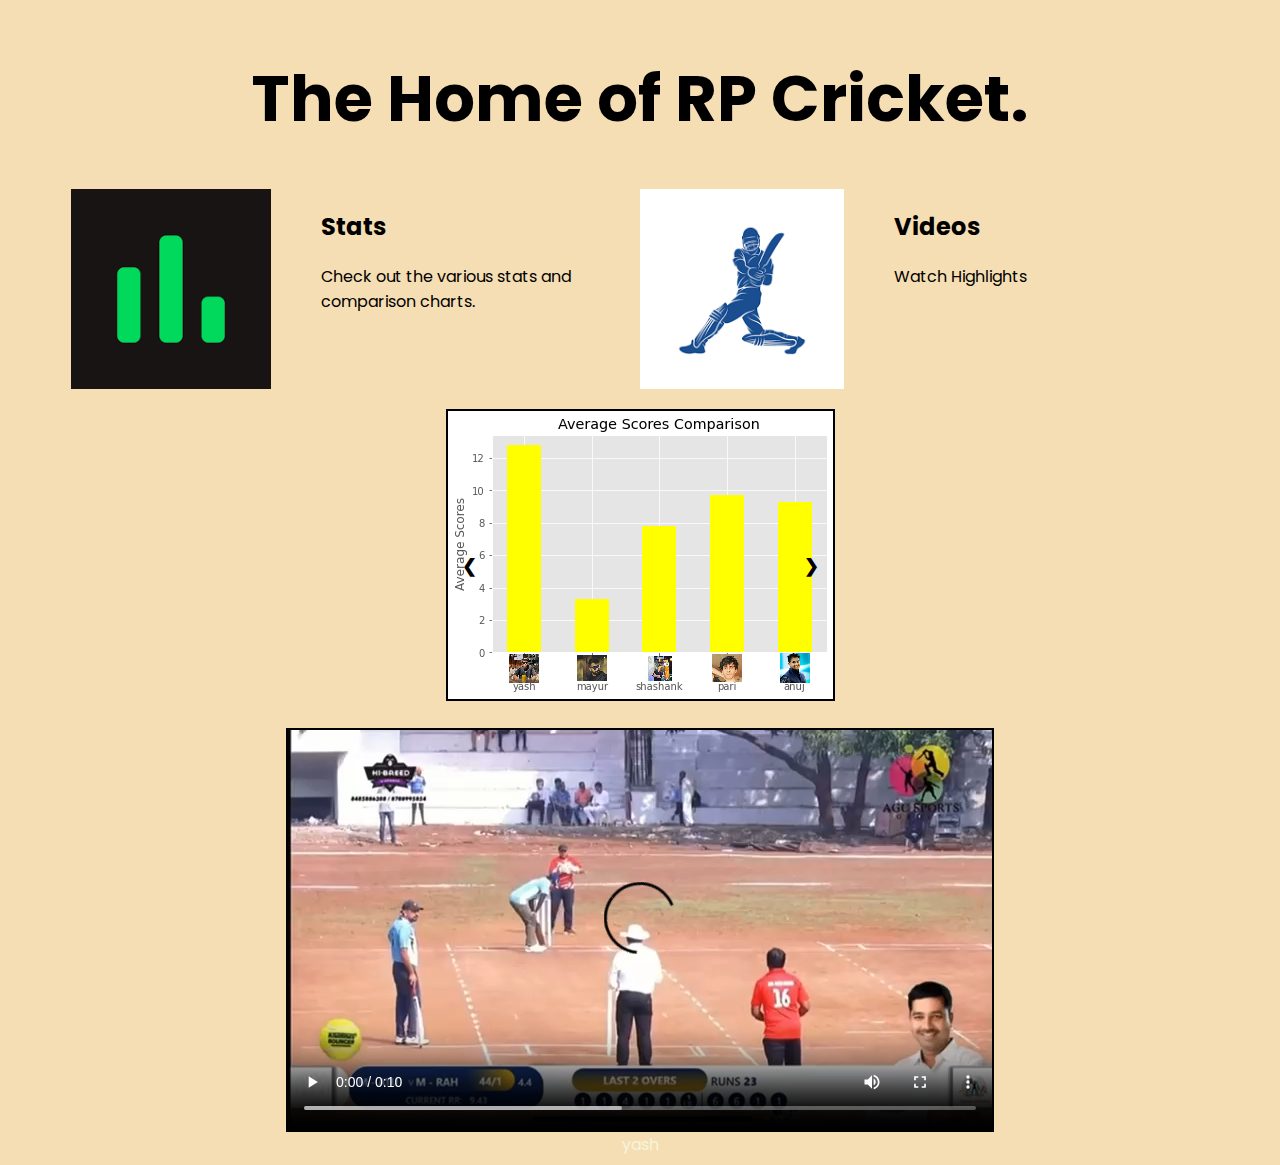
==== web_project/index.html @ 884ed19e "first commit" ====
<!DOCTYPE html>
 <html lang="en">
   
 <head>
  <meta charset="UTF-8">
  <meta name="viewport" content="width=device-width, initial-scale=1.0">
  <title>RP Cricket</title>
  <link rel="stylesheet" href="./main.css">
  <link rel="preconnect" href="https://fonts.googleapis.com">
  <link rel="preconnect" href="https://fonts.gstatic.com" crossorigin>
  <link href="https://fonts.googleapis.com/css2?family=Poppins:wght@400;700&display=swap" rel="stylesheet">
 </head>

<body>
  <section>
    <div class="title">
      <h1>The Home of RP Cricket.</h1>
    </div>
  </section>

  <section>
    <div class="container">
        <div class="left card"><img class="tile-image" src="./images/stats.png" alt="stats">
          <h2 class="card-title">Stats</h2>
          <p class="card-text">Check out the various stats and comparison charts.</p>
        </div>
  
        <div class="right card"><img class="tile-image" src="./images/player.png" alt="videos">
          <h2 class="card-title">Videos</h2>
          <p>Watch Highlights</a></p>
        </div>
    </div>
  </section>

  <section class="results">
    <div class="slideshow-container">

        <div class="mySlides fade">
          <img class="img-border" src="results/avgscore.png" style="width:100%">
        </div>
        
        <div class="mySlides fade">
          <img class="img-border" src="results/catches.png" style="width:100%">
        </div>
        
        <div class="mySlides fade">
          <img class="img-border" src="results/hscore.png" style="width:100%">
        </div>

        <div class="mySlides fade">
            <img class="img-border" src="results/matchwise.png" style="width:100%">
        </div>

        <div class="mySlides fade">
            <img class="img-border" src="results/notout.png" style="width:100%">
        </div>

        <div class="mySlides fade">
            <img class="img-border" src="results/runouts.png" style="width:100%">
        </div>

        <div class="mySlides fade">
            <img class="img-border" src="results/str.png" style="width:100%">
        </div>

        <div class="mySlides fade">
            <img class="img-border" src="results/totalruns.png" style="width:100%">
        </div>

        <div class="mySlides fade">
            <img class="img-border" src="results/totalwins.png" style="width:100%">
        </div>

        <div class="mySlides fade">
            <img class="img-border" src="results/wickets.png" style="width:100%">
        </div>

        
        <a class="prev" onclick="plusSlides(-1)">❮</a>
        <a class="next" onclick="plusSlides(1)">❯</a>
        
        </div>
  </section>

  <section>
    <div class="videos">
        <video class="video-border" autoplay loop controls>
          <source src="./videos/boundary2.mp4" type="video/mp4">
          <source src="./videos/boundary2.mp4" type="video/ogg" /><!-- Firefox / Opera / Chrome10 -->
        Your browser does not support the video tag.
      </video>
    </div>
  </section>

  <footer>
    yash
  </footer>
  
  <script>
  let slideIndex = 1;
  showSlides(slideIndex);
  
  function plusSlides(n) {
    showSlides(slideIndex += n);
  }
  
  function currentSlide(n) {
    showSlides(slideIndex = n);
  }
  
  function showSlides(n) {
    let i;
    let slides = document.getElementsByClassName("mySlides");
    let dots = document.getElementsByClassName("dot");
    if (n > slides.length) {slideIndex = 1}    
    if (n < 1) {slideIndex = slides.length}
    for (i = 0; i < slides.length; i++) {
      slides[i].style.display = "none";  
    }
    for (i = 0; i < dots.length; i++) {
      dots[i].className = dots[i].className.replace(" active", "");
    }
    slides[slideIndex-1].style.display = "block";  
    dots[slideIndex-1].className += " active";
  }
  </script>
</body>
 </html>
---- web_project/main.css ----
body {
    font-family: "Poppins", sans-serif;
    background-color: wheat;
    flex-direction: column;
    min-height: 95vh;
  }

  .title{
    display: flex;
    justify-content: center;
    margin-top: 0%;
    font-size: 2rem;
  }
  
  .tile-image {
    height: 200px;
    float: left;
    margin-right: 50px;
  }
  
  .card {
    width: 45%;
  }
  
  .left {
    float: left;
  }
  
  .right {
    float: right;
  }
  

.container{
  display: flex;
  flex-wrap: wrap;
  justify-content: center;
}

.videos{
  display: flex;
  flex-wrap: wrap;
  justify-content: center;
  margin-top: 20px;
}

.video-border{
  border: solid black 2px;
}

.results{
  display: flex;
  flex-wrap: wrap;
  justify-content: center;
  margin: 20px;
}

.img-border{
  border: solid black 2px;
  width: auto;
}

footer{
color: beige;
text-align: center;

}

/* results section */
* {box-sizing: border-box}

/* Slideshow container */
.slideshow-container {
  max-width: 500px;
  position: relative;
}

/* Next & previous buttons */
.prev, .next {
  cursor: pointer;
  position: absolute;
  top: 50%;
  width: auto;
  padding: 16px;
  margin-top: -22px;
  color: black;
  font-weight: bold;
  font-size: 18px;
  transition: 0.6s ease;
  border-radius: 0 3px 3px 0;
  user-select: none;
}

/* Position the "next button" to the right */
.next {
  right: 0;
  border-radius: 3px 0 0 3px;
}

/* On hover, add a black background color with a little bit see-through */
.prev:hover, .next:hover {
  background-color: rgba(0,0,0,0.8);
}


/* Fading animation */
.fade {
  animation-name: fade;
  animation-duration: 1.5s;
}

@keyframes fade {
  from {opacity: .4} 
  to {opacity: 1}
}

/* On smaller screens, decrease text size */
@media only screen and (max-width: 300px) {
  .prev, .next,.text {font-size: 11px}
}
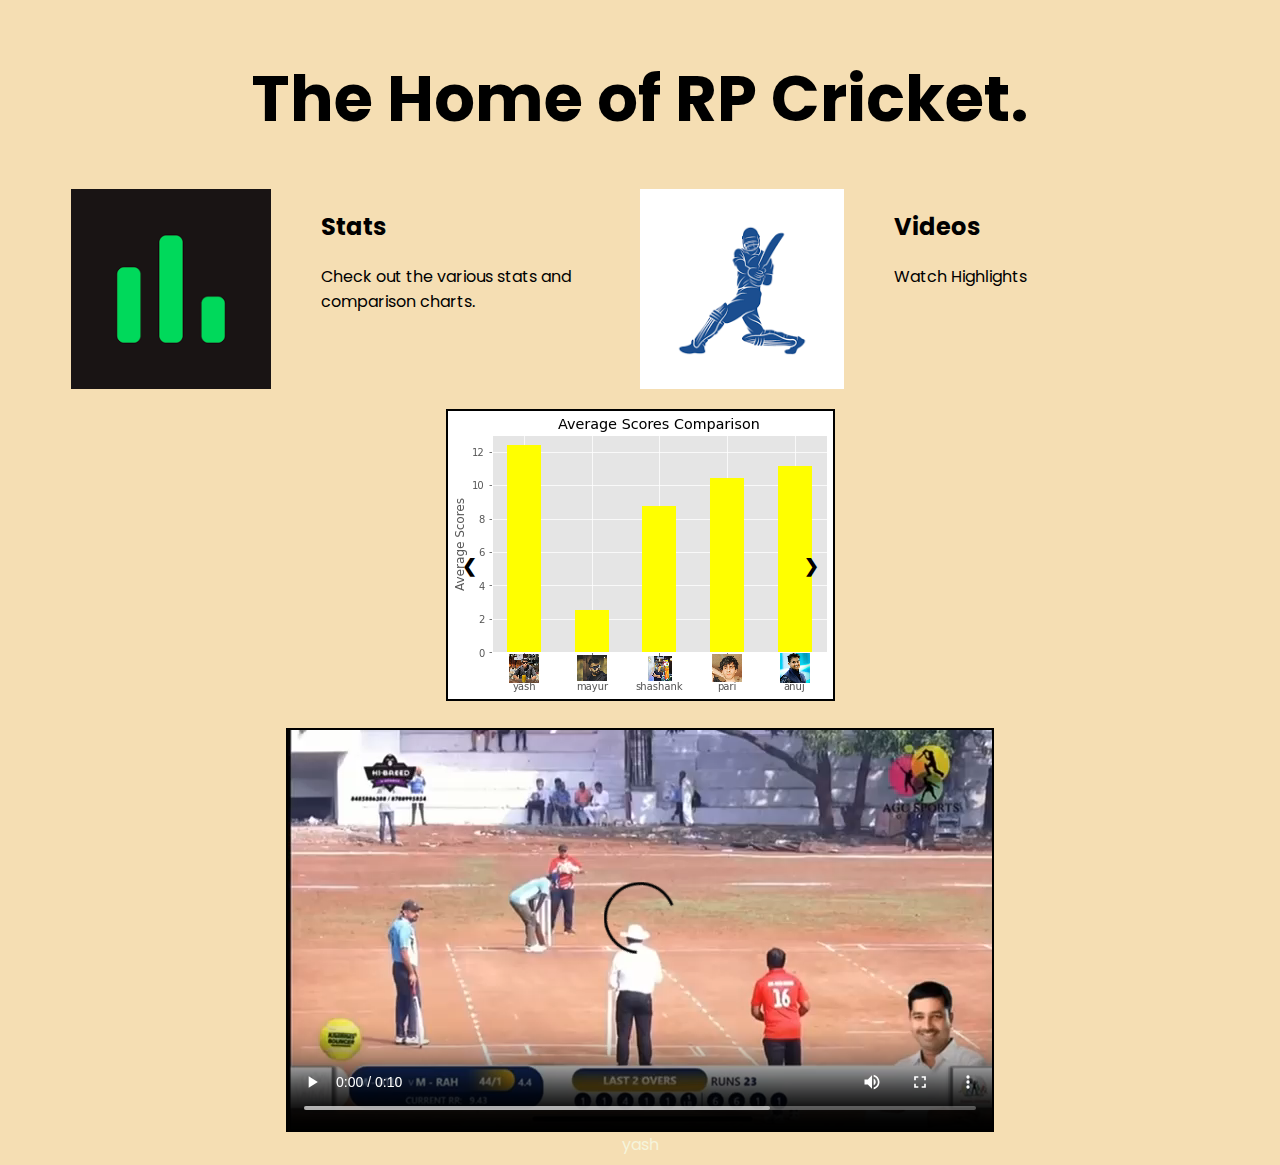
==== commit 711437cc: "Add files via upload" ====
--- a/web_project/index.html
+++ b/web_project/index.html
@@ -1,133 +1,133 @@
- <!DOCTYPE html>
- <html lang="en">
-   
- <head>
-  <meta charset="UTF-8">
-  <meta name="viewport" content="width=device-width, initial-scale=1.0">
-  <title>RP Cricket</title>
-  <link rel="stylesheet" href="./main.css">
-  <link rel="preconnect" href="https://fonts.googleapis.com">
-  <link rel="preconnect" href="https://fonts.gstatic.com" crossorigin>
-  <link href="https://fonts.googleapis.com/css2?family=Poppins:wght@400;700&display=swap" rel="stylesheet">
- </head>
-
-<body>
-  <section>
-    <div class="title">
-      <h1>The Home of RP Cricket.</h1>
-    </div>
-  </section>
-
-  <section>
-    <div class="container">
-        <div class="left card"><img class="tile-image" src="./images/stats.png" alt="stats">
-          <h2 class="card-title">Stats</h2>
-          <p class="card-text">Check out the various stats and comparison charts.</p>
-        </div>
-  
-        <div class="right card"><img class="tile-image" src="./images/player.png" alt="videos">
-          <h2 class="card-title">Videos</h2>
-          <p>Watch Highlights</a></p>
-        </div>
-    </div>
-  </section>
-
-  <section class="results">
-    <div class="slideshow-container">
-
-        <div class="mySlides fade">
-          <img class="img-border" src="results/avgscore.png" style="width:100%">
-        </div>
-        
-        <div class="mySlides fade">
-          <img class="img-border" src="results/catches.png" style="width:100%">
-        </div>
-        
-        <div class="mySlides fade">
-          <img class="img-border" src="results/hscore.png" style="width:100%">
-        </div>
-
-        <div class="mySlides fade">
-            <img class="img-border" src="results/matchwise.png" style="width:100%">
-        </div>
-
-        <div class="mySlides fade">
-            <img class="img-border" src="results/notout.png" style="width:100%">
-        </div>
-
-        <div class="mySlides fade">
-            <img class="img-border" src="results/runouts.png" style="width:100%">
-        </div>
-
-        <div class="mySlides fade">
-            <img class="img-border" src="results/str.png" style="width:100%">
-        </div>
-
-        <div class="mySlides fade">
-            <img class="img-border" src="results/totalruns.png" style="width:100%">
-        </div>
-
-        <div class="mySlides fade">
-            <img class="img-border" src="results/totalwins.png" style="width:100%">
-        </div>
-
-        <div class="mySlides fade">
-            <img class="img-border" src="results/wickets.png" style="width:100%">
-        </div>
-
-        
-        <a class="prev" onclick="plusSlides(-1)">❮</a>
-        <a class="next" onclick="plusSlides(1)">❯</a>
-        
-        </div>
-  </section>
-
-  <section>
-    <div class="videos">
-        <video class="video-border" autoplay loop controls>
-          <source src="./videos/boundary2.mp4" type="video/mp4">
-          <source src="./videos/boundary2.mp4" type="video/ogg" /><!-- Firefox / Opera / Chrome10 -->
-        Your browser does not support the video tag.
-      </video>
-    </div>
-  </section>
-
-  <footer>
-    yash
-  </footer>
-  
-  <script>
-  let slideIndex = 1;
-  showSlides(slideIndex);
-  
-  function plusSlides(n) {
-    showSlides(slideIndex += n);
-  }
-  
-  function currentSlide(n) {
-    showSlides(slideIndex = n);
-  }
-  
-  function showSlides(n) {
-    let i;
-    let slides = document.getElementsByClassName("mySlides");
-    let dots = document.getElementsByClassName("dot");
-    if (n > slides.length) {slideIndex = 1}    
-    if (n < 1) {slideIndex = slides.length}
-    for (i = 0; i < slides.length; i++) {
-      slides[i].style.display = "none";  
-    }
-    for (i = 0; i < dots.length; i++) {
-      dots[i].className = dots[i].className.replace(" active", "");
-    }
-    slides[slideIndex-1].style.display = "block";  
-    dots[slideIndex-1].className += " active";
-  }
-  </script>
-</body>
- </html>
-
-
-
- 
+ <!DOCTYPE html>
+ <html lang="en">
+   
+ <head>
+  <meta charset="UTF-8">
+  <meta name="viewport" content="width=device-width, initial-scale=1.0">
+  <title>RP Cricket</title>
+  <link rel="stylesheet" href="./main.css">
+  <link rel="preconnect" href="https://fonts.googleapis.com">
+  <link rel="preconnect" href="https://fonts.gstatic.com" crossorigin>
+  <link href="https://fonts.googleapis.com/css2?family=Poppins:wght@400;700&display=swap" rel="stylesheet">
+ </head>
+
+<body>
+  <section>
+    <div class="title">
+      <h1>The Home of RP Cricket.</h1>
+    </div>
+  </section>
+
+  <section>
+    <div class="container">
+        <div class="left card"><img class="tile-image" src="./images/stats.png" alt="stats">
+          <h2 class="card-title">Stats</h2>
+          <p class="card-text">Check out the various stats and comparison charts.</p>
+        </div>
+  
+        <div class="right card"><img class="tile-image" src="./images/player.png" alt="videos">
+          <h2 class="card-title">Videos</h2>
+          <p>Watch Highlights</a></p>
+        </div>
+    </div>
+  </section>
+
+  <section class="results">
+    <div class="slideshow-container">
+
+        <div class="mySlides fade">
+          <img class="img-border" src="results/avgscore.png" style="width:100%">
+        </div>
+        
+        <div class="mySlides fade">
+          <img class="img-border" src="results/catches.png" style="width:100%">
+        </div>
+        
+        <div class="mySlides fade">
+          <img class="img-border" src="results/hscore.png" style="width:100%">
+        </div>
+
+        <div class="mySlides fade">
+            <img class="img-border" src="results/matchwise.png" style="width:100%">
+        </div>
+
+        <div class="mySlides fade">
+            <img class="img-border" src="results/notout.png" style="width:100%">
+        </div>
+
+        <div class="mySlides fade">
+            <img class="img-border" src="results/runouts.png" style="width:100%">
+        </div>
+
+        <div class="mySlides fade">
+            <img class="img-border" src="results/str.png" style="width:100%">
+        </div>
+
+        <div class="mySlides fade">
+            <img class="img-border" src="results/totalruns.png" style="width:100%">
+        </div>
+
+        <div class="mySlides fade">
+            <img class="img-border" src="results/totalwins.png" style="width:100%">
+        </div>
+
+        <div class="mySlides fade">
+            <img class="img-border" src="results/wickets.png" style="width:100%">
+        </div>
+
+        
+        <a class="prev" onclick="plusSlides(-1)">❮</a>
+        <a class="next" onclick="plusSlides(1)">❯</a>
+        
+        </div>
+  </section>
+
+  <section>
+    <div class="videos">
+        <video class="video-border" autoplay loop controls>
+          <source src="./videos/boundary2.mp4" type="video/mp4">
+          <source src="./videos/boundary2.mp4" type="video/ogg" /><!-- Firefox / Opera / Chrome10 -->
+        Your browser does not support the video tag.
+      </video>
+    </div>
+  </section>
+
+  <footer>
+    yash
+  </footer>
+  
+  <script>
+  let slideIndex = 1;
+  showSlides(slideIndex);
+  
+  function plusSlides(n) {
+    showSlides(slideIndex += n);
+  }
+  
+  function currentSlide(n) {
+    showSlides(slideIndex = n);
+  }
+  
+  function showSlides(n) {
+    let i;
+    let slides = document.getElementsByClassName("mySlides");
+    let dots = document.getElementsByClassName("dot");
+    if (n > slides.length) {slideIndex = 1}    
+    if (n < 1) {slideIndex = slides.length}
+    for (i = 0; i < slides.length; i++) {
+      slides[i].style.display = "none";  
+    }
+    for (i = 0; i < dots.length; i++) {
+      dots[i].className = dots[i].className.replace(" active", "");
+    }
+    slides[slideIndex-1].style.display = "block";  
+    dots[slideIndex-1].className += " active";
+  }
+  </script>
+</body>
+ </html>
+
+
+
+ 
  --- a/web_project/main.css
+++ b/web_project/main.css
@@ -1,121 +1,125 @@
-
-  body {
-    font-family: "Poppins", sans-serif;
-    background-color: wheat;
-    flex-direction: column;
-    min-height: 95vh;
-  }
-
-  .title{
-    display: flex;
-    justify-content: center;
-    margin-top: 0%;
-    font-size: 2rem;
-  }
-  
-  .tile-image {
-    height: 200px;
-    float: left;
-    margin-right: 50px;
-  }
-  
-  .card {
-    width: 45%;
-  }
-  
-  .left {
-    float: left;
-  }
-  
-  .right {
-    float: right;
-  }
-  
-
-.container{
-  display: flex;
-  flex-wrap: wrap;
-  justify-content: center;
-}
-
-.videos{
-  display: flex;
-  flex-wrap: wrap;
-  justify-content: center;
-  margin-top: 20px;
-}
-
-.video-border{
-  border: solid black 2px;
-}
-
-.results{
-  display: flex;
-  flex-wrap: wrap;
-  justify-content: center;
-  margin: 20px;
-}
-
-.img-border{
-  border: solid black 2px;
-  width: auto;
-}
-
-footer{
-color: beige;
-text-align: center;
-
-}
-
-/* results section */
-* {box-sizing: border-box}
-
-/* Slideshow container */
-.slideshow-container {
-  max-width: 500px;
-  position: relative;
-}
-
-/* Next & previous buttons */
-.prev, .next {
-  cursor: pointer;
-  position: absolute;
-  top: 50%;
-  width: auto;
-  padding: 16px;
-  margin-top: -22px;
-  color: black;
-  font-weight: bold;
-  font-size: 18px;
-  transition: 0.6s ease;
-  border-radius: 0 3px 3px 0;
-  user-select: none;
-}
-
-/* Position the "next button" to the right */
-.next {
-  right: 0;
-  border-radius: 3px 0 0 3px;
-}
-
-/* On hover, add a black background color with a little bit see-through */
-.prev:hover, .next:hover {
-  background-color: rgba(0,0,0,0.8);
-}
-
-
-/* Fading animation */
-.fade {
-  animation-name: fade;
-  animation-duration: 1.5s;
-}
-
-@keyframes fade {
-  from {opacity: .4} 
-  to {opacity: 1}
-}
-
-/* On smaller screens, decrease text size */
-@media only screen and (max-width: 300px) {
-  .prev, .next,.text {font-size: 11px}
+
+  body {
+    font-family: "Poppins", sans-serif;
+    background-color: wheat;
+    flex-direction: column;
+    min-height: 95vh;
+  }
+
+  .title{
+    display: flex;
+    justify-content: center;
+    margin-top: 0%;
+    font-size: 2rem;
+  }
+  
+  .tile-image {
+    height: 200px;
+    float: left;
+    margin-right: 50px;
+  }
+  
+  .card {
+    width: 45%;
+  }
+  
+  .left {
+    float: left;
+  }
+  
+  .right {
+    float: right;
+  }
+  
+
+.container{
+  display: flex;
+  flex-wrap: wrap;
+  justify-content: center;
+}
+
+.videos{
+  display: flex;
+  flex-wrap: wrap;
+  justify-content: center;
+  margin-top: 20px;
+}
+
+.video-border{
+  border: solid black 2px;
+}
+
+.results{
+  display: flex;
+  flex-wrap: wrap;
+  justify-content: center;
+  margin: 20px;
+}
+
+.img-border{
+  border: solid black 2px;
+  width: auto;
+}
+
+footer{
+color: beige;
+text-align: center;
+
+}
+
+/* results section */
+* {box-sizing: border-box}
+
+/* Slideshow container */
+.slideshow-container {
+  max-width: 500px;
+  position: relative;
+}
+
+/* Next & previous buttons */
+.prev, .next {
+  cursor: pointer;
+  position: absolute;
+  top: 50%;
+  width: auto;
+  padding: 16px;
+  margin-top: -22px;
+  color: black;
+  font-weight: bold;
+  font-size: 18px;
+  transition: 0.6s ease;
+  border-radius: 0 3px 3px 0;
+  user-select: none;
+}
+
+/* Position the "next button" to the right */
+.next {
+  right: 0;
+  border-radius: 3px 0 0 3px;
+}
+
+/* On hover, add a black background color with a little bit see-through */
+.prev:hover, .next:hover {
+  background-color: rgba(0,0,0,0.8);
+}
+
+
+/* Fading animation */
+.fade {
+  animation-name: fade;
+  animation-duration: 1.5s;
+}
+
+.mySlides {
+  display: none;
+}
+
+@keyframes fade {
+  from {opacity: .4} 
+  to {opacity: 1}
+}
+
+/* On smaller screens, decrease text size */
+@media only screen and (max-width: 300px) {
+  .prev, .next,.text {font-size: 11px}
 }